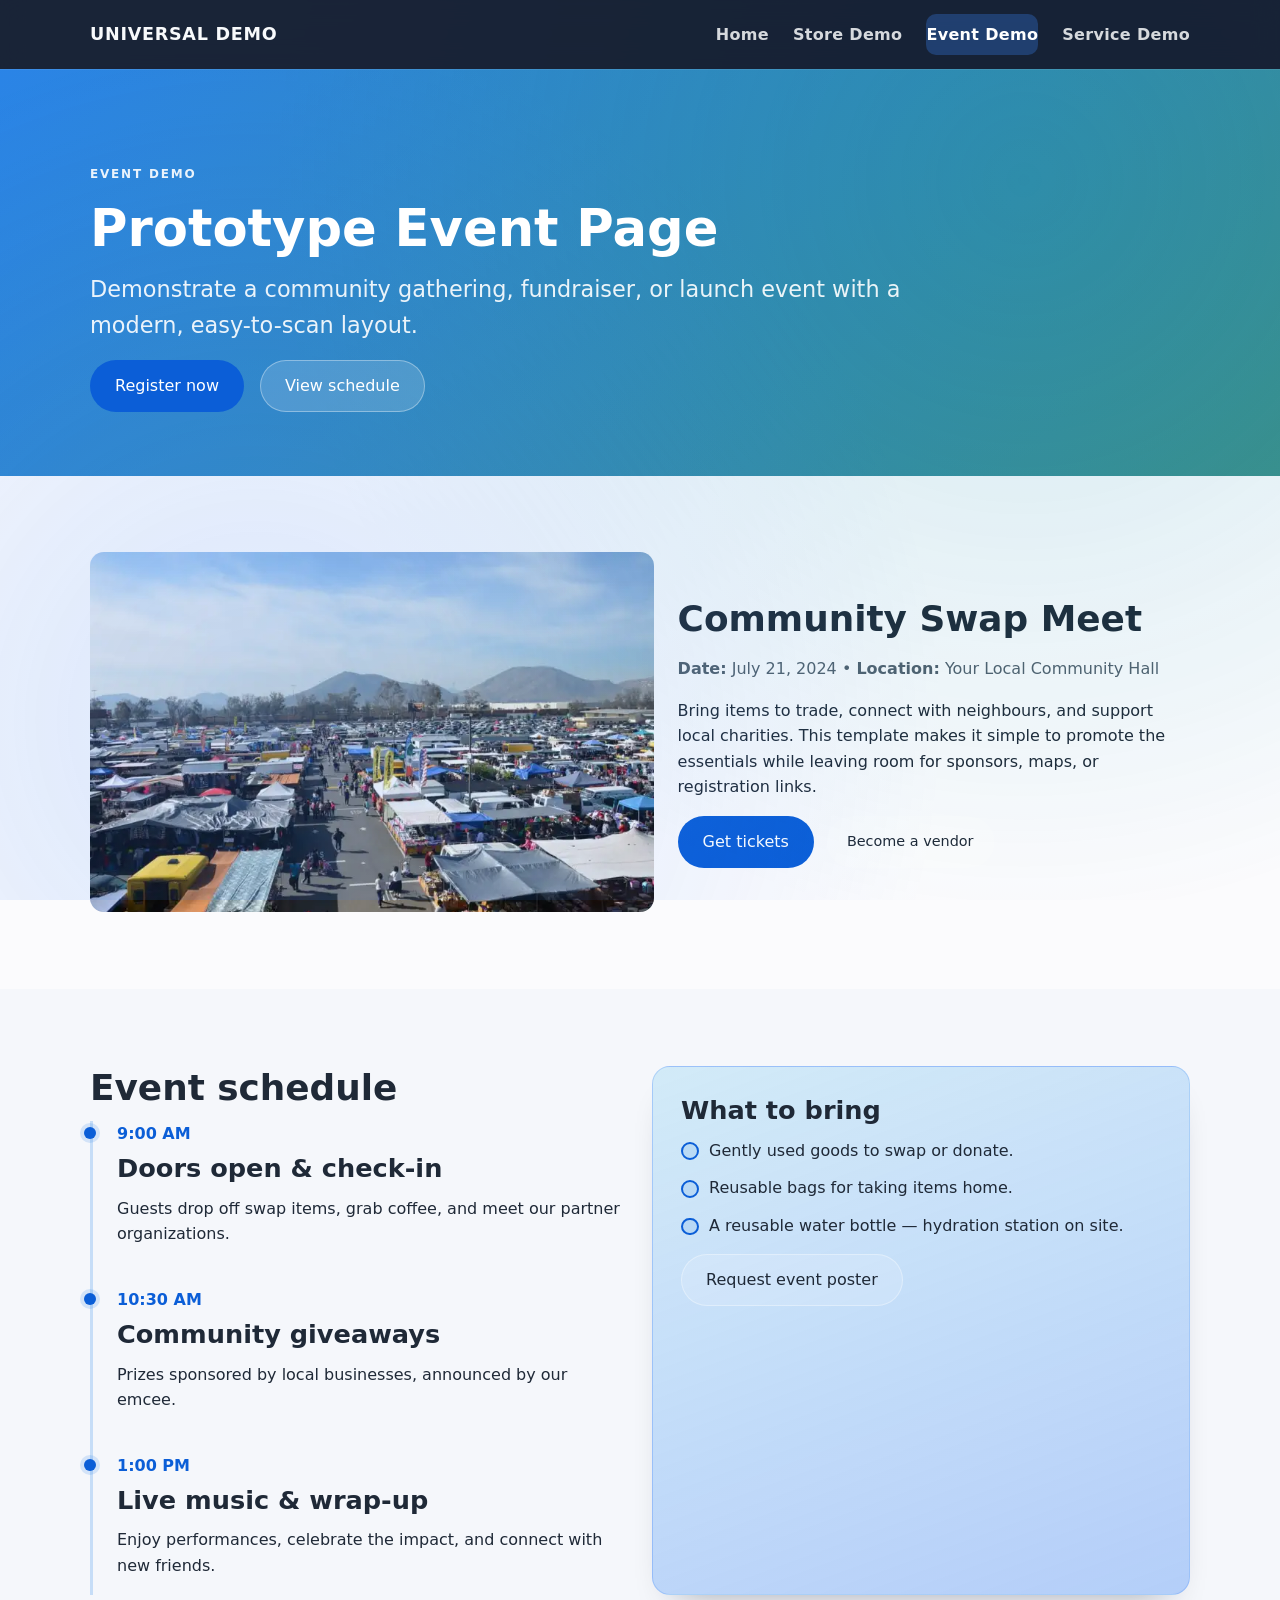
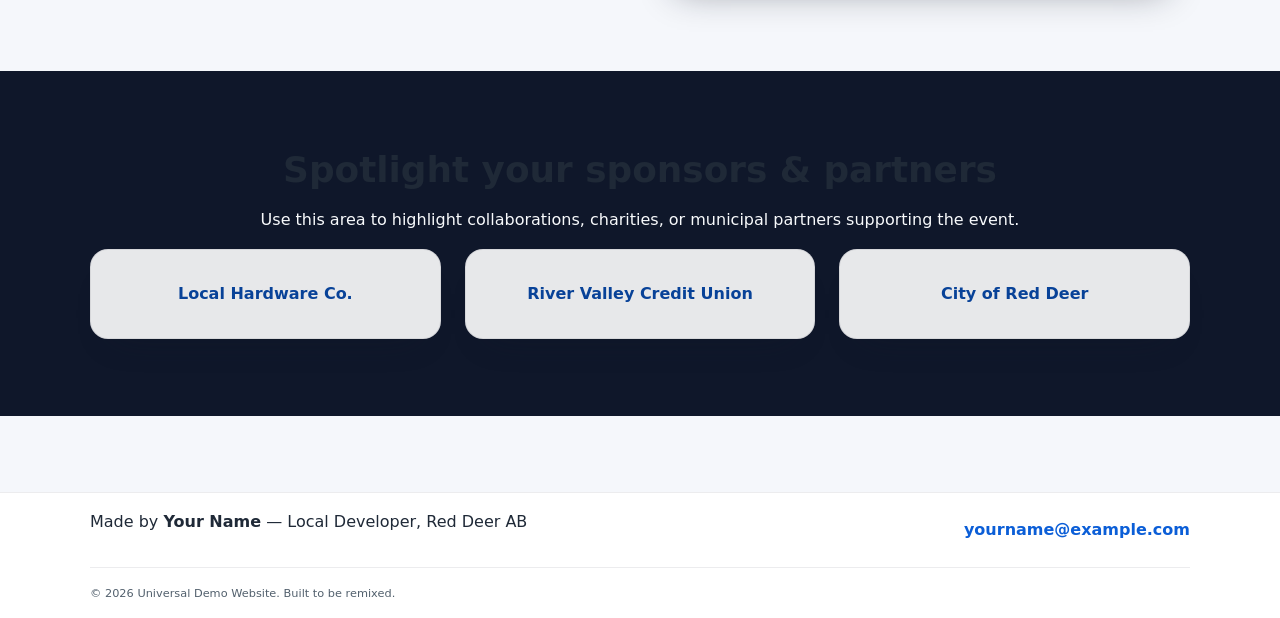
==== event.html @ 8e441f71 "initial creation of various pages." ====
<!doctype html>
<html lang="en">
<head>
  <meta charset="utf-8">
  <meta name="viewport" content="width=device-width, initial-scale=1">
  <meta name="description" content="Showcase an upcoming event with clear calls to action, schedule, and sponsor highlights.">
  <title>Event Prototype</title>
  <link rel="stylesheet" href="style.css">
</head>
<body class="page-event" data-page="event">
  <header class="site-header">
    <div class="container header-inner">
      <a class="brand" href="index.html">Universal Demo</a>
      <button class="nav-toggle" type="button" aria-expanded="false" aria-controls="primary-navigation">
        <span class="sr-only">Toggle navigation</span>
        <span class="nav-toggle-bar"></span>
        <span class="nav-toggle-bar"></span>
        <span class="nav-toggle-bar"></span>
      </button>
      <nav class="site-nav" id="primary-navigation">
        <a href="index.html" class="nav-link" data-page="home">Home</a>
        <a href="store.html" class="nav-link" data-page="store">Store Demo</a>
        <a href="event.html" class="nav-link" data-page="event">Event Demo</a>
        <a href="service.html" class="nav-link" data-page="service">Service Demo</a>
      </nav>
    </div>
  </header>

  <main>
    <section class="hero hero-sub">
      <div class="container flow">
        <p class="eyebrow">Event demo</p>
        <h1>Prototype Event Page</h1>
        <p class="lead">Demonstrate a community gathering, fundraiser, or launch event with a modern, easy-to-scan layout.</p>
        <div class="hero-actions">
          <a class="button primary" href="mailto:yourname@example.com?subject=Event%20Registration">Register now</a>
          <a class="button ghost" href="#schedule">View schedule</a>
        </div>
      </div>
    </section>

    <section class="section">
      <div class="container event-card">
        <img src="images/demo/swapmeet.webp" alt="Crowd enjoying a sunny community event">
        <div class="event-card-content flow">
          <h2>Community Swap Meet</h2>
          <p class="event-meta"><strong>Date:</strong> July 21, 2024 &bull; <strong>Location:</strong> Your Local Community Hall</p>
          <p>Bring items to trade, connect with neighbours, and support local charities. This template makes it simple to promote the essentials while leaving room for sponsors, maps, or registration links.</p>
          <div class="event-cta">
            <a class="button primary" href="mailto:yourname@example.com?subject=Swap%20Meet%20Tickets">Get tickets</a>
            <a class="button small" href="mailto:yourname@example.com?subject=Swap%20Meet%20Vendor%20Inquiry">Become a vendor</a>
          </div>
        </div>
      </div>
    </section>

    <section class="section" id="schedule">
      <div class="container grid two-column">
        <div class="flow">
          <h2>Event schedule</h2>
          <ul class="timeline">
            <li>
              <span class="timeline-time">9:00 AM</span>
              <div>
                <h3>Doors open & check-in</h3>
                <p>Guests drop off swap items, grab coffee, and meet our partner organizations.</p>
              </div>
            </li>
            <li>
              <span class="timeline-time">10:30 AM</span>
              <div>
                <h3>Community giveaways</h3>
                <p>Prizes sponsored by local businesses, announced by our emcee.</p>
              </div>
            </li>
            <li>
              <span class="timeline-time">1:00 PM</span>
              <div>
                <h3>Live music & wrap-up</h3>
                <p>Enjoy performances, celebrate the impact, and connect with new friends.</p>
              </div>
            </li>
          </ul>
        </div>
        <aside class="card info-card flow">
          <h3>What to bring</h3>
          <ul class="checklist">
            <li>Gently used goods to swap or donate.</li>
            <li>Reusable bags for taking items home.</li>
            <li>A reusable water bottle — hydration station on site.</li>
          </ul>
          <a class="button ghost" href="mailto:yourname@example.com?subject=Swap%20Meet%20Poster%20Request">Request event poster</a>
        </aside>
      </div>
    </section>

    <section class="section callout">
      <div class="container flow">
        <h2>Spotlight your sponsors & partners</h2>
        <p>Use this area to highlight collaborations, charities, or municipal partners supporting the event.</p>
        <div class="grid sponsor-grid">
          <div class="card sponsor-card">Local Hardware Co.</div>
          <div class="card sponsor-card">River Valley Credit Union</div>
          <div class="card sponsor-card">City of Red Deer</div>
        </div>
      </div>
    </section>
  </main>

  <footer class="site-footer">
    <div class="container footer-inner">
      <p>Made by <strong>Your Name</strong> — Local Developer, Red Deer AB</p>
      <a href="mailto:yourname@example.com" class="footer-link">yourname@example.com</a>
    </div>
    <div class="container footer-meta">
      <small>&copy; <span data-current-year></span> Universal Demo Website. Built to be remixed.</small>
    </div>
  </footer>

  <script src="script.js" defer></script>
</body>
</html>
---- style.css ----
:root {
  --font-base: "Inter", system-ui, -apple-system, "Segoe UI", sans-serif;
  --color-primary: #0b5ed7;
  --color-primary-dark: #084298;
  --color-accent: #f97316;
  --color-bg: #f5f7fb;
  --color-surface: #ffffff;
  --color-surface-muted: rgba(255, 255, 255, 0.08);
  --color-text: #1f2937;
  --color-muted: #52606d;
  --color-border: rgba(17, 24, 39, 0.08);
  --shadow-soft: 0 24px 50px -35px rgba(15, 23, 42, 0.65);
  --shadow-card: 0 20px 35px -25px rgba(17, 24, 39, 0.45);
  --radius-lg: 18px;
  --radius-md: 14px;
  --radius-sm: 10px;
  --space-section: clamp(3rem, 6vw, 5rem);
  --transition: 220ms ease;
}

*,
*::before,
*::after {
  box-sizing: border-box;
}

html {
  scroll-behavior: smooth;
}

body {
  margin: 0;
  min-height: 100vh;
  font-family: var(--font-base);
  line-height: 1.6;
  color: var(--color-text);
  background: var(--color-bg);
  -webkit-font-smoothing: antialiased;
}

h1,
h2,
h3,
h4,
h5 {
  font-weight: 700;
  color: var(--color-text);
  margin: 0 0 0.75rem;
  line-height: 1.2;
}

h1 {
  font-size: clamp(2.2rem, 3.5vw, 3.1rem);
}

h2 {
  font-size: clamp(1.8rem, 2.8vw, 2.4rem);
}

h3 {
  font-size: clamp(1.25rem, 2.2vw, 1.6rem);
}

p {
  margin: 0 0 1rem;
}

ul {
  margin: 0;
  padding-left: 1.2rem;
}

main {
  display: block;
}

img {
  max-width: 100%;
  display: block;
  border-radius: var(--radius-md);
}

a {
  color: inherit;
}

a:hover,
a:focus-visible {
  color: var(--color-primary);
}

button {
  font: inherit;
  cursor: pointer;
}

.sr-only {
  position: absolute;
  width: 1px;
  height: 1px;
  padding: 0;
  margin: -1px;
  overflow: hidden;
  clip: rect(0, 0, 0, 0);
  white-space: nowrap;
  border: 0;
}

.container {
  width: min(1100px, 100% - 2.5rem);
  margin: 0 auto;
}

.flow > * + * {
  margin-top: var(--flow-space, 1rem);
}

.eyebrow {
  text-transform: uppercase;
  letter-spacing: 0.15em;
  font-weight: 600;
  color: rgba(255, 255, 255, 0.8);
  font-size: 0.75rem;
}

.lead {
  font-size: clamp(1.1rem, 2vw + 0.5rem, 1.4rem);
  color: rgba(255, 255, 255, 0.88);
  max-width: 60ch;
}

.hero {
  padding: clamp(3rem, 8vw, 6rem) 0 clamp(2.5rem, 6vw, 4rem);
  background: linear-gradient(135deg, rgba(13, 110, 253, 0.95) 0%, rgba(37, 99, 235, 0.9) 100%);
  color: #fff;
}

.hero h1,
.hero h2,
.hero h3 {
  color: #fff;
}

.hero p,
.hero li {
  color: rgba(255, 255, 255, 0.9);
}

.hero-home {
  background: radial-gradient(circle at 10% 20%, rgba(14, 116, 228, 0.95), rgba(7, 89, 133, 0.9)),
              radial-gradient(circle at 90% 20%, rgba(248, 113, 113, 0.3), rgba(14, 116, 228, 0));
  position: relative;
  overflow: hidden;
}

.hero-sub {
  background: linear-gradient(135deg, rgba(14, 116, 228, 0.88), rgba(15, 118, 110, 0.8));
}

.hero .container {
  position: relative;
  z-index: 2;
}

.hero::after {
  content: "";
  position: absolute;
  inset: 0;
  background: radial-gradient(circle at 20% 80%, rgba(59, 130, 246, 0.25), transparent 55%),
              radial-gradient(circle at 80% 20%, rgba(8, 145, 178, 0.25), transparent 60%);
  opacity: 0.7;
}

.hero h1 {
  font-size: clamp(2.5rem, 4vw, 3.5rem);
  line-height: 1.1;
  margin: 0;
}

.hero-actions {
  display: flex;
  flex-wrap: wrap;
  gap: 0.75rem;
}

.hero-note {
  font-size: 0.95rem;
  color: rgba(255, 255, 255, 0.8);
}

.section {
  padding: var(--space-section) 0;
}

.section:nth-of-type(even) {
  background: rgba(255, 255, 255, 0.6);
}

.section.callout {
  background: #0f172a;
  color: #f8fafc;
  text-align: center;
}

.section.callout .button.primary {
  --button-bg: #22d3ee;
  --button-bg-hover: #0ea5e9;
  color: #0f172a;
}

.grid {
  display: grid;
  gap: 1.5rem;
  grid-template-columns: repeat(auto-fit, minmax(240px, 1fr));
}

.grid.two-column {
  grid-template-columns: repeat(auto-fit, minmax(260px, 1fr));
  align-items: stretch;
}

.feature-list {
  list-style: none;
  padding: 0;
  margin: 0;
  display: grid;
  gap: 0.75rem;
}

.feature-list li {
  background: rgba(255, 255, 255, 0.85);
  border: 1px solid rgba(15, 23, 42, 0.08);
  border-radius: var(--radius-lg);
  padding: 1rem 1.25rem;
  box-shadow: 0 16px 35px -30px rgba(15, 23, 42, 0.6);
}

.feature-list strong {
  color: var(--color-primary-dark);
  display: block;
  margin-bottom: 0.3rem;
}

.store-grid {
  align-items: stretch;
}

.sponsor-grid {
  grid-template-columns: repeat(auto-fit, minmax(180px, 1fr));
}

.card {
  background: var(--color-surface);
  border-radius: var(--radius-lg);
  padding: 1.75rem;
  box-shadow: var(--shadow-card);
  border: 1px solid var(--color-border);
}

.card h3 {
  margin-top: 0;
  margin-bottom: 0.75rem;
}

.product img {
  border-top-left-radius: calc(var(--radius-lg) - 2px);
  border-top-right-radius: calc(var(--radius-lg) - 2px);
  border-bottom-left-radius: 0;
  border-bottom-right-radius: 0;
}

.product-content {
  --flow-space: 0.75rem;
}

.product .price {
  font-weight: 700;
  color: var(--color-primary);
  font-size: 1.1rem;
}

.product .button {
  align-self: start;
}

.info-card {
  background: linear-gradient(160deg, rgba(14, 165, 233, 0.15), rgba(59, 130, 246, 0.35));
  border: 1px solid rgba(59, 130, 246, 0.25);
}

.media-card {
  padding: 0;
  overflow: hidden;
}

.media-card img {
  width: 100%;
  height: 100%;
  object-fit: cover;
  border-radius: var(--radius-lg);
}

.event-card {
  display: grid;
  gap: 1.5rem;
  align-items: center;
}

.event-card img {
  width: 100%;
  max-height: 360px;
  object-fit: cover;
}

.event-card-content {
  --flow-space: 1rem;
}

.event-meta {
  color: var(--color-muted);
}

.event-cta {
  display: flex;
  gap: 0.75rem;
  flex-wrap: wrap;
}

.timeline {
  list-style: none;
  padding: 0;
  margin: 0;
  border-left: 3px solid rgba(14, 116, 228, 0.2);
  padding-left: 1.5rem;
  display: grid;
  gap: 1.5rem;
}

.timeline li {
  display: grid;
  gap: 0.4rem;
  position: relative;
}

.timeline li::before {
  content: "";
  position: absolute;
  left: -2.05rem;
  top: 0.4rem;
  width: 12px;
  height: 12px;
  border-radius: 999px;
  background: var(--color-primary);
  box-shadow: 0 0 0 4px rgba(14, 116, 228, 0.15);
}

.timeline-time {
  font-weight: 600;
  color: var(--color-primary);
}

.checklist {
  list-style: none;
  padding: 0;
  margin: 0;
  display: grid;
  gap: 0.75rem;
}

.checklist li {
  padding-left: 1.75rem;
  position: relative;
}

.checklist li::before {
  content: "";
  position: absolute;
  left: 0;
  top: 0.3rem;
  width: 1.1rem;
  height: 1.1rem;
  border-radius: 999px;
  border: 2px solid var(--color-primary);
  background: rgba(14, 116, 228, 0.1);
}

.quote {
  font-style: italic;
  --flow-space: 0.75rem;
}

.quote cite {
  font-style: normal;
  display: block;
  color: var(--color-muted);
}

.sponsor-card {
  display: grid;
  place-content: center;
  font-weight: 600;
  color: var(--color-primary-dark);
  min-height: 90px;
  background: rgba(255, 255, 255, 0.9);
}

.button {
  --button-bg: rgba(255, 255, 255, 0.1);
  --button-bg-hover: rgba(255, 255, 255, 0.18);
  --button-color: inherit;
  display: inline-flex;
  align-items: center;
  justify-content: center;
  gap: 0.35rem;
  text-decoration: none;
  background: var(--button-bg);
  color: var(--button-color);
  padding: 0.75rem 1.5rem;
  border-radius: 999px;
  border: 1px solid transparent;
  transition: background-color var(--transition), color var(--transition), border-color var(--transition);
}

.button.primary {
  --button-bg: var(--color-primary);
  --button-bg-hover: var(--color-primary-dark);
  --button-color: #fff;
}

.button.ghost {
  --button-bg: rgba(255, 255, 255, 0.15);
  --button-bg-hover: rgba(255, 255, 255, 0.25);
  border-color: rgba(255, 255, 255, 0.35);
}

.button.small {
  padding: 0.55rem 1.25rem;
  font-size: 0.9rem;
}

.button:hover,
.button:focus-visible {
  background: var(--button-bg-hover);
  color: var(--button-color);
}

.button.primary:hover,
.button.primary:focus-visible {
  background: var(--button-bg-hover);
}

.button:focus-visible {
  outline: 2px solid var(--color-accent);
  outline-offset: 2px;
}

.site-header {
  position: sticky;
  top: 0;
  z-index: 50;
  background: rgba(2, 13, 34, 0.9);
  backdrop-filter: blur(12px);
  box-shadow: 0 1px 0 rgba(255, 255, 255, 0.08);
}

.header-inner {
  display: flex;
  align-items: center;
  gap: 1rem;
  padding: 0.85rem 0;
  justify-content: space-between;
  flex-wrap: wrap;
}

.brand {
  font-weight: 700;
  font-size: 1.1rem;
  letter-spacing: 0.04em;
  text-transform: uppercase;
  text-decoration: none;
  color: #f8fafc;
}

.nav-toggle {
  display: inline-flex;
  flex-direction: column;
  justify-content: center;
  align-items: center;
  width: 2.75rem;
  height: 2.75rem;
  border-radius: 50%;
  border: 1px solid rgba(255, 255, 255, 0.25);
  background: transparent;
  color: #f8fafc;
  gap: 0.35rem;
  transition: background var(--transition), border-color var(--transition);
}

.nav-toggle:hover,
.nav-toggle:focus-visible {
  background: rgba(255, 255, 255, 0.12);
  border-color: rgba(255, 255, 255, 0.4);
}

.nav-toggle-bar {
  width: 18px;
  height: 2px;
  border-radius: 999px;
  background: currentColor;
  transition: transform var(--transition), opacity var(--transition);
}

.nav-toggle[aria-expanded="true"] .nav-toggle-bar:nth-of-type(1) {
  transform: translateY(6px) rotate(45deg);
}

.nav-toggle[aria-expanded="true"] .nav-toggle-bar:nth-of-type(2) {
  opacity: 0;
}

.nav-toggle[aria-expanded="true"] .nav-toggle-bar:nth-of-type(3) {
  transform: translateY(-6px) rotate(-45deg);
}

.site-nav {
  display: none;
  flex-direction: column;
  gap: 0.75rem;
  background: rgba(4, 17, 46, 0.98);
  border-radius: var(--radius-lg);
  padding: 1rem;
  margin-left: auto;
  width: min(260px, 100%);
  box-shadow: var(--shadow-soft);
}

.site-nav.is-open {
  display: flex;
}

.nav-link {
  text-decoration: none;
  color: rgba(248, 250, 252, 0.85);
  font-weight: 600;
  letter-spacing: 0.02em;
  padding: 0.65rem 0.75rem;
  border-radius: var(--radius-sm);
  transition: background var(--transition), color var(--transition);
}

.nav-link:hover,
.nav-link:focus-visible {
  background: rgba(59, 130, 246, 0.18);
  color: #fff;
}

.nav-link.is-active,
.nav-link[aria-current="page"] {
  background: rgba(59, 130, 246, 0.3);
  color: #fff;
}

.footer-inner,
.footer-meta {
  padding: 1rem 0;
  display: flex;
  flex-wrap: wrap;
  justify-content: space-between;
  align-items: center;
  gap: 1rem;
}

.footer-meta {
  border-top: 1px solid rgba(15, 23, 42, 0.08);
  font-size: 0.85rem;
  color: var(--color-muted);
}

.footer-link {
  text-decoration: none;
  color: var(--color-primary);
  font-weight: 600;
}

.footer-link:hover,
.footer-link:focus-visible {
  color: var(--color-primary-dark);
}

.site-footer {
  background: #fff;
  border-top: 1px solid rgba(15, 23, 42, 0.08);
  margin-top: var(--space-section);
}

.contact-form {
  background: rgba(255, 255, 255, 0.92);
  border-radius: var(--radius-lg);
  padding: 2rem;
  border: 1px solid var(--color-border);
  box-shadow: var(--shadow-card);
  display: grid;
  gap: 1.5rem;
}

.form-grid {
  display: grid;
  gap: 1.25rem;
}

.form-grid label {
  display: grid;
  gap: 0.5rem;
  font-weight: 600;
  color: var(--color-muted);
}

.form-grid input,
.form-grid textarea {
  border-radius: var(--radius-sm);
  border: 1px solid rgba(15, 23, 42, 0.12);
  padding: 0.75rem 0.9rem;
  font-family: inherit;
  font-size: 1rem;
  transition: border-color var(--transition), box-shadow var(--transition);
}

.form-grid input:focus-visible,
.form-grid textarea:focus-visible {
  border-color: var(--color-primary);
  box-shadow: 0 0 0 3px rgba(14, 116, 228, 0.2);
  outline: none;
}

.form-grid .full-width {
  grid-column: 1 / -1;
}

.highlights .card {
  text-align: left;
}

@media (min-width: 768px) {
  .site-nav {
    display: flex;
    flex-direction: row;
    align-items: center;
    gap: 1.5rem;
    background: transparent;
    padding: 0;
    box-shadow: none;
    width: auto;
  }

  .nav-toggle {
    display: none;
  }

  .nav-link {
    padding: 0.5rem 0;
  }

  .hero-actions {
    gap: 1rem;
  }

  .event-card {
    grid-template-columns: 1.1fr 1fr;
  }

  .contact-form {
    padding: 2.5rem;
  }

  .form-grid {
    grid-template-columns: repeat(2, minmax(0, 1fr));
  }
}

@media (prefers-reduced-motion: reduce) {
  *,
  *::before,
  *::after {
    animation-duration: 1ms !important;
    animation-iteration-count: 1 !important;
    transition-duration: 1ms !important;
    scroll-behavior: auto !important;
  }
}
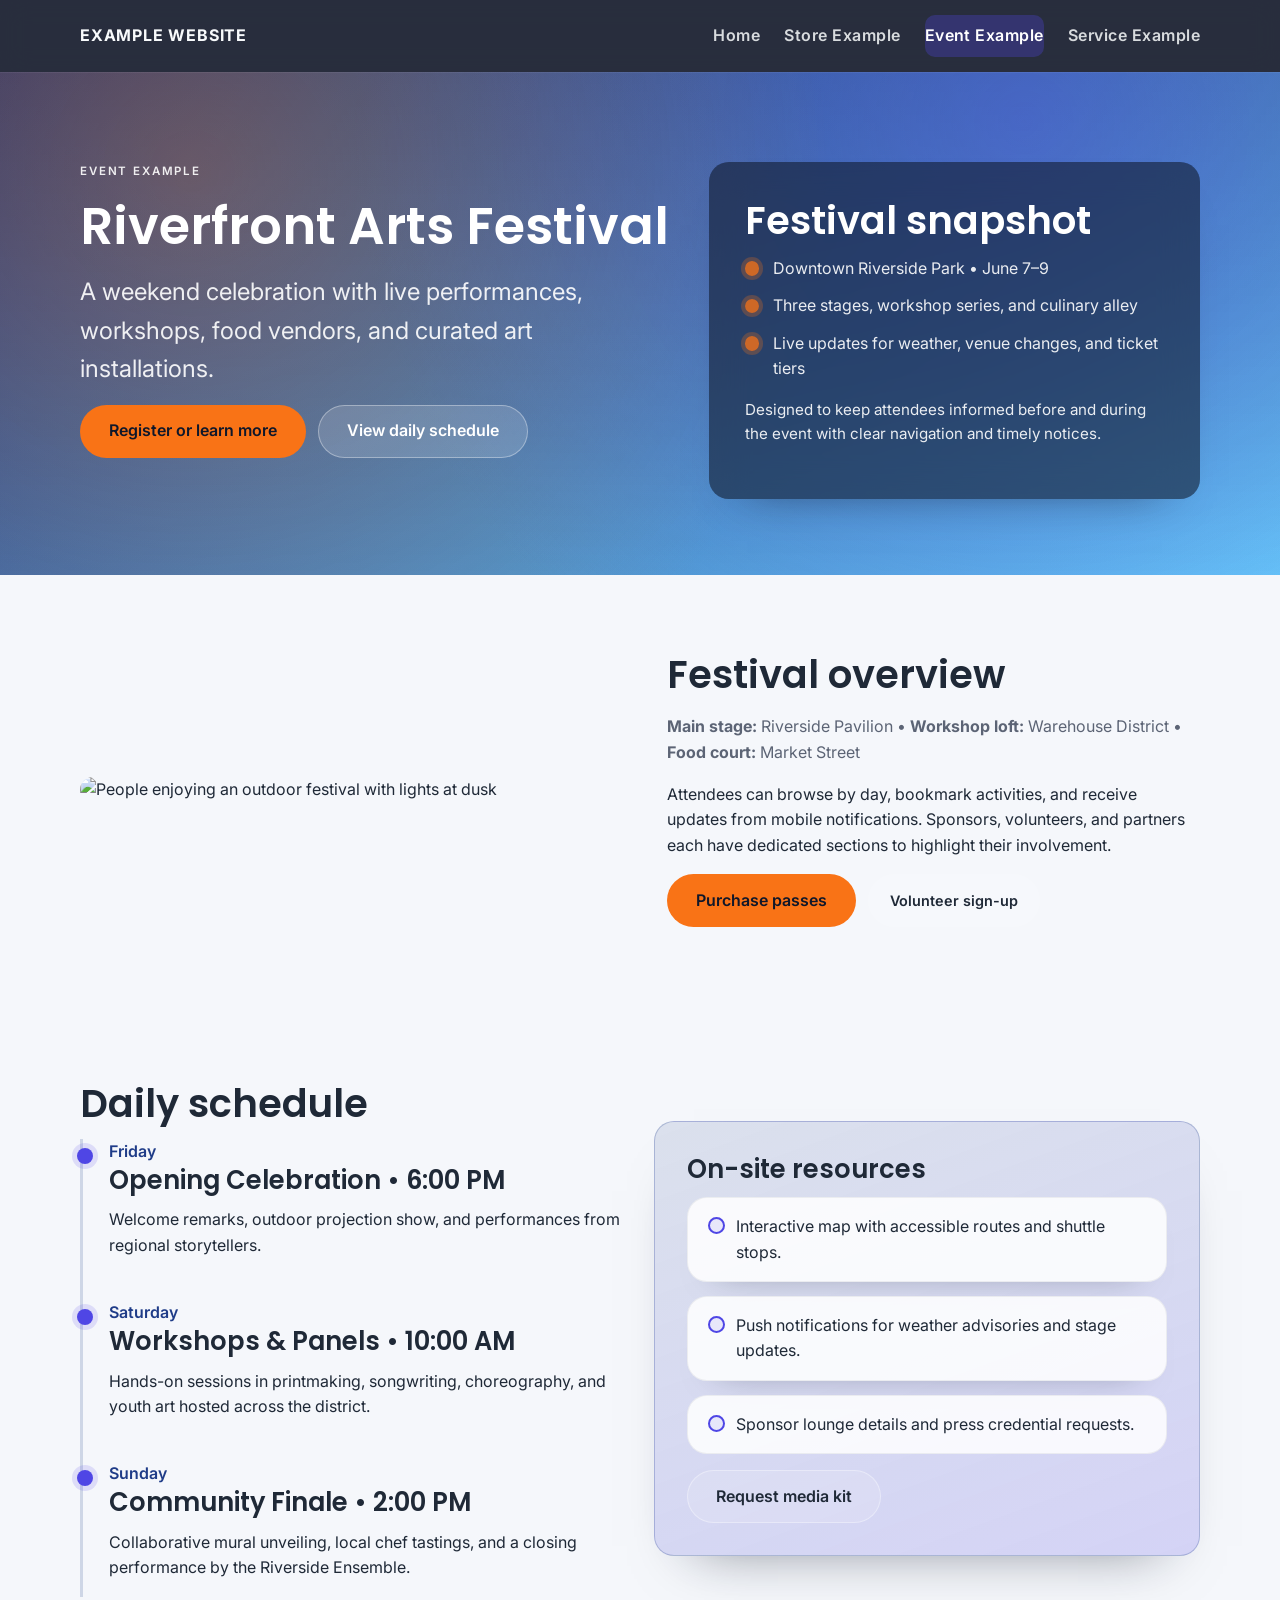
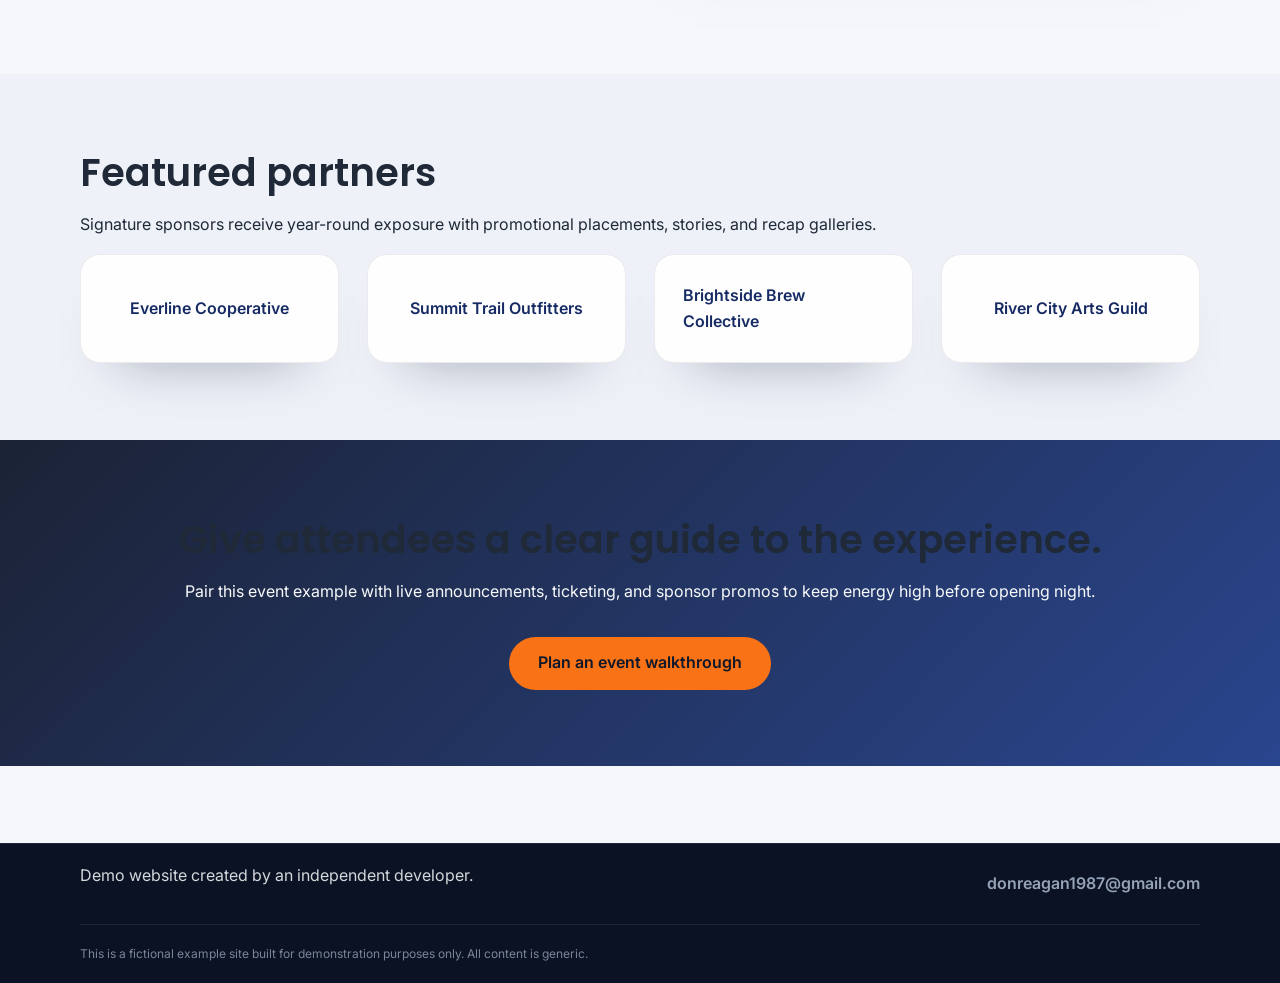
==== commit b4620590: "implemented various updates to ui and naming conventions. semi-final polish" ====
--- a/event.html
+++ b/event.html
@@ -3,14 +3,14 @@
 <head>
   <meta charset="utf-8">
   <meta name="viewport" content="width=device-width, initial-scale=1">
-  <meta name="description" content="Showcase an upcoming event with clear calls to action, schedule, and sponsor highlights.">
-  <title>Event Prototype</title>
+  <meta name="description" content="Event prototype from the Example Website demo, featuring a full schedule, sponsor grid, and registration CTA.">
+  <title>Event Example | Professional Website Demo</title>
   <link rel="stylesheet" href="style.css">
 </head>
 <body class="page-event" data-page="event">
   <header class="site-header">
     <div class="container header-inner">
-      <a class="brand" href="index.html">Universal Demo</a>
+      <a class="brand" href="index.html">Example Website</a>
       <button class="nav-toggle" type="button" aria-expanded="false" aria-controls="primary-navigation">
         <span class="sr-only">Toggle navigation</span>
         <span class="nav-toggle-bar"></span>
@@ -19,101 +19,123 @@
       </button>
       <nav class="site-nav" id="primary-navigation">
         <a href="index.html" class="nav-link" data-page="home">Home</a>
-        <a href="store.html" class="nav-link" data-page="store">Store Demo</a>
-        <a href="event.html" class="nav-link" data-page="event">Event Demo</a>
-        <a href="service.html" class="nav-link" data-page="service">Service Demo</a>
+        <a href="store.html" class="nav-link" data-page="store">Store Example</a>
+        <a href="event.html" class="nav-link" data-page="event">Event Example</a>
+        <a href="service.html" class="nav-link" data-page="service">Service Example</a>
       </nav>
     </div>
   </header>
 
   <main>
     <section class="hero hero-sub">
-      <div class="container flow">
-        <p class="eyebrow">Event demo</p>
-        <h1>Prototype Event Page</h1>
-        <p class="lead">Demonstrate a community gathering, fundraiser, or launch event with a modern, easy-to-scan layout.</p>
-        <div class="hero-actions">
-          <a class="button primary" href="mailto:yourname@example.com?subject=Event%20Registration">Register now</a>
-          <a class="button ghost" href="#schedule">View schedule</a>
+      <div class="container hero-layout" data-animate="fade-up">
+        <div class="hero-copy flow">
+          <p class="eyebrow">Event example</p>
+          <h1>Riverfront Arts Festival</h1>
+          <p class="lead">A weekend celebration with live performances, workshops, food vendors, and curated art installations.</p>
+          <div class="hero-actions">
+            <a class="button primary" href="mailto:donreagan1987@gmail.com?subject=Website%20Contact%20Riverfront%20Arts%20Festival">Register or learn more</a>
+            <a class="button ghost" href="#schedule">View daily schedule</a>
+          </div>
         </div>
+        <aside class="hero-card" data-animate="fade-up" data-animate-delay="140">
+          <div class="hero-card-inner flow">
+            <h2>Festival snapshot</h2>
+            <ul class="hero-highlights">
+              <li>Downtown Riverside Park • June 7–9</li>
+              <li>Three stages, workshop series, and culinary alley</li>
+              <li>Live updates for weather, venue changes, and ticket tiers</li>
+            </ul>
+            <p class="hero-meta">Designed to keep attendees informed before and during the event with clear navigation and timely notices.</p>
+          </div>
+        </aside>
       </div>
     </section>
 
-    <section class="section">
+    <section class="section" data-animate="fade-up">
       <div class="container event-card">
-        <img src="images/demo/swapmeet.webp" alt="Crowd enjoying a sunny community event">
+        <img src="https://picsum.photos/seed/festival/1200/600" alt="People enjoying an outdoor festival with lights at dusk">
         <div class="event-card-content flow">
-          <h2>Community Swap Meet</h2>
-          <p class="event-meta"><strong>Date:</strong> July 21, 2024 &bull; <strong>Location:</strong> Your Local Community Hall</p>
-          <p>Bring items to trade, connect with neighbours, and support local charities. This template makes it simple to promote the essentials while leaving room for sponsors, maps, or registration links.</p>
+          <h2>Festival overview</h2>
+          <p class="event-meta"><strong>Main stage:</strong> Riverside Pavilion • <strong>Workshop loft:</strong> Warehouse District • <strong>Food court:</strong> Market Street</p>
+          <p>Attendees can browse by day, bookmark activities, and receive updates from mobile notifications. Sponsors, volunteers, and partners each have dedicated sections to highlight their involvement.</p>
           <div class="event-cta">
-            <a class="button primary" href="mailto:yourname@example.com?subject=Swap%20Meet%20Tickets">Get tickets</a>
-            <a class="button small" href="mailto:yourname@example.com?subject=Swap%20Meet%20Vendor%20Inquiry">Become a vendor</a>
+            <a class="button primary" href="mailto:donreagan1987@gmail.com?subject=Website%20Contact%20Riverfront%20Arts%20Festival%20Tickets" data-log="Initiated festival ticket request">Purchase passes</a>
+            <a class="button small" href="mailto:donreagan1987@gmail.com?subject=Website%20Contact%20Festival%20Volunteer%20Inquiry" data-log="Opened volunteer inquiry">Volunteer sign-up</a>
           </div>
         </div>
       </div>
     </section>
 
-    <section class="section" id="schedule">
+    <section class="section" id="schedule" data-animate="fade-up">
       <div class="container grid two-column">
         <div class="flow">
-          <h2>Event schedule</h2>
+          <h2>Daily schedule</h2>
           <ul class="timeline">
             <li>
-              <span class="timeline-time">9:00 AM</span>
+              <span class="timeline-time">Friday</span>
               <div>
-                <h3>Doors open & check-in</h3>
-                <p>Guests drop off swap items, grab coffee, and meet our partner organizations.</p>
+                <h3>Opening Celebration • 6:00 PM</h3>
+                <p>Welcome remarks, outdoor projection show, and performances from regional storytellers.</p>
               </div>
             </li>
             <li>
-              <span class="timeline-time">10:30 AM</span>
+              <span class="timeline-time">Saturday</span>
               <div>
-                <h3>Community giveaways</h3>
-                <p>Prizes sponsored by local businesses, announced by our emcee.</p>
+                <h3>Workshops &amp; Panels • 10:00 AM</h3>
+                <p>Hands-on sessions in printmaking, songwriting, choreography, and youth art hosted across the district.</p>
               </div>
             </li>
             <li>
-              <span class="timeline-time">1:00 PM</span>
+              <span class="timeline-time">Sunday</span>
               <div>
-                <h3>Live music & wrap-up</h3>
-                <p>Enjoy performances, celebrate the impact, and connect with new friends.</p>
+                <h3>Community Finale • 2:00 PM</h3>
+                <p>Collaborative mural unveiling, local chef tastings, and a closing performance by the Riverside Ensemble.</p>
               </div>
             </li>
           </ul>
         </div>
         <aside class="card info-card flow">
-          <h3>What to bring</h3>
+          <h3>On-site resources</h3>
           <ul class="checklist">
-            <li>Gently used goods to swap or donate.</li>
-            <li>Reusable bags for taking items home.</li>
-            <li>A reusable water bottle — hydration station on site.</li>
+            <li>Interactive map with accessible routes and shuttle stops.</li>
+            <li>Push notifications for weather advisories and stage updates.</li>
+            <li>Sponsor lounge details and press credential requests.</li>
           </ul>
-          <a class="button ghost" href="mailto:yourname@example.com?subject=Swap%20Meet%20Poster%20Request">Request event poster</a>
+          <a class="button ghost" href="mailto:donreagan1987@gmail.com?subject=Website%20Contact%20Festival%20Media%20Kit" data-log="Requested media kit">Request media kit</a>
         </aside>
       </div>
     </section>
 
-    <section class="section callout">
+    <section class="section section-alt" data-animate="fade-up">
       <div class="container flow">
-        <h2>Spotlight your sponsors & partners</h2>
-        <p>Use this area to highlight collaborations, charities, or municipal partners supporting the event.</p>
+        <h2>Featured partners</h2>
+        <p>Signature sponsors receive year-round exposure with promotional placements, stories, and recap galleries.</p>
         <div class="grid sponsor-grid">
-          <div class="card sponsor-card">Local Hardware Co.</div>
-          <div class="card sponsor-card">River Valley Credit Union</div>
-          <div class="card sponsor-card">City of Red Deer</div>
+          <div class="card sponsor-card">Everline Cooperative</div>
+          <div class="card sponsor-card">Summit Trail Outfitters</div>
+          <div class="card sponsor-card">Brightside Brew Collective</div>
+          <div class="card sponsor-card">River City Arts Guild</div>
         </div>
+      </div>
+    </section>
+
+    <section class="section callout" data-animate="fade-up">
+      <div class="container flow">
+        <h2>Give attendees a clear guide to the experience.</h2>
+        <p>Pair this event example with live announcements, ticketing, and sponsor promos to keep energy high before opening night.</p>
+        <a class="button primary" href="mailto:donreagan1987@gmail.com">Plan an event walkthrough</a>
       </div>
     </section>
   </main>
 
   <footer class="site-footer">
     <div class="container footer-inner">
-      <p>Made by <strong>Your Name</strong> — Local Developer, Red Deer AB</p>
-      <a href="mailto:yourname@example.com" class="footer-link">yourname@example.com</a>
+      <p>Demo website created by an independent developer.</p>
+      <a href="mailto:donreagan1987@gmail.com" class="footer-link">donreagan1987@gmail.com</a>
     </div>
     <div class="container footer-meta">
-      <small>&copy; <span data-current-year></span> Universal Demo Website. Built to be remixed.</small>
+      <small>This is a fictional example site built for demonstration purposes only. All content is generic.</small>
     </div>
   </footer>
 
--- a/style.css
+++ b/style.css
@@ -1,21 +1,26 @@
+@import url("https://fonts.googleapis.com/css2?family=Inter:wght@400;500;600;700&family=Poppins:wght@600;700&display=swap");
+
 :root {
   --font-base: "Inter", system-ui, -apple-system, "Segoe UI", sans-serif;
-  --color-primary: #0b5ed7;
-  --color-primary-dark: #084298;
+  --font-heading: "Poppins", "Inter", system-ui, -apple-system, "Segoe UI", sans-serif;
+  --color-primary: #1f3c88;
+  --color-primary-dark: #162b63;
   --color-accent: #f97316;
+  --color-secondary: #4f46e5;
   --color-bg: #f5f7fb;
   --color-surface: #ffffff;
-  --color-surface-muted: rgba(255, 255, 255, 0.08);
+  --color-surface-alt: #eef1f8;
   --color-text: #1f2937;
-  --color-muted: #52606d;
-  --color-border: rgba(17, 24, 39, 0.08);
-  --shadow-soft: 0 24px 50px -35px rgba(15, 23, 42, 0.65);
-  --shadow-card: 0 20px 35px -25px rgba(17, 24, 39, 0.45);
-  --radius-lg: 18px;
+  --color-muted: #5c6475;
+  --color-border: rgba(15, 23, 42, 0.08);
+  --shadow-soft: 0 35px 65px -45px rgba(15, 23, 42, 0.55);
+  --shadow-card: 0 30px 55px -40px rgba(15, 23, 42, 0.55);
+  --radius-lg: 20px;
   --radius-md: 14px;
   --radius-sm: 10px;
   --space-section: clamp(3rem, 6vw, 5rem);
-  --transition: 220ms ease;
+  --transition-duration: 220ms;
+  --transition-ease: cubic-bezier(0.33, 1, 0.68, 1);
 }
 
 *,
@@ -38,27 +43,38 @@
   -webkit-font-smoothing: antialiased;
 }
 
+main {
+  display: block;
+}
+
+img {
+  max-width: 100%;
+  display: block;
+  border-radius: var(--radius-md);
+}
+
 h1,
 h2,
 h3,
 h4,
 h5 {
-  font-weight: 700;
+  font-family: var(--font-heading);
+  font-weight: 600;
   color: var(--color-text);
   margin: 0 0 0.75rem;
   line-height: 1.2;
 }
 
 h1 {
-  font-size: clamp(2.2rem, 3.5vw, 3.1rem);
+  font-size: clamp(2.4rem, 4vw, 3.3rem);
 }
 
 h2 {
-  font-size: clamp(1.8rem, 2.8vw, 2.4rem);
+  font-size: clamp(2rem, 3vw, 2.4rem);
 }
 
 h3 {
-  font-size: clamp(1.25rem, 2.2vw, 1.6rem);
+  font-size: clamp(1.3rem, 2.3vw, 1.6rem);
 }
 
 p {
@@ -70,18 +86,14 @@
   padding-left: 1.2rem;
 }
 
-main {
-  display: block;
-}
-
-img {
-  max-width: 100%;
-  display: block;
-  border-radius: var(--radius-md);
+ol {
+  margin: 0;
+  padding-left: 1.2rem;
 }
 
 a {
   color: inherit;
+  text-decoration: none;
 }
 
 a:hover,
@@ -107,7 +119,7 @@
 }
 
 .container {
-  width: min(1100px, 100% - 2.5rem);
+  width: min(1120px, 100% - 2.5rem);
   margin: 0 auto;
 }
 
@@ -117,22 +129,44 @@
 
 .eyebrow {
   text-transform: uppercase;
-  letter-spacing: 0.15em;
+  letter-spacing: 0.16em;
   font-weight: 600;
   color: rgba(255, 255, 255, 0.8);
-  font-size: 0.75rem;
+  font-size: 0.72rem;
 }
 
 .lead {
-  font-size: clamp(1.1rem, 2vw + 0.5rem, 1.4rem);
-  color: rgba(255, 255, 255, 0.88);
+  font-size: clamp(1.2rem, 2.2vw, 1.5rem);
+  color: rgba(255, 255, 255, 0.9);
   max-width: 60ch;
 }
 
 .hero {
-  padding: clamp(3rem, 8vw, 6rem) 0 clamp(2.5rem, 6vw, 4rem);
-  background: linear-gradient(135deg, rgba(13, 110, 253, 0.95) 0%, rgba(37, 99, 235, 0.9) 100%);
+  position: relative;
+  padding: clamp(3rem, 7vw, 6rem) 0 clamp(3rem, 6vw, 5rem);
+  background: linear-gradient(135deg, rgba(31, 60, 136, 0.98), rgba(79, 70, 229, 0.92));
   color: #fff;
+  overflow: hidden;
+}
+
+.hero::after {
+  content: "";
+  position: absolute;
+  inset: 0;
+  background:
+    radial-gradient(circle at 15% 20%, rgba(249, 115, 22, 0.32), transparent 55%),
+    radial-gradient(circle at 80% 10%, rgba(79, 70, 229, 0.45), transparent 60%),
+    linear-gradient(180deg, rgba(15, 23, 42, 0.25), rgba(15, 23, 42, 0));
+  opacity: 0.9;
+}
+
+.hero-sub {
+  background: linear-gradient(135deg, rgba(31, 60, 136, 0.95), rgba(56, 189, 248, 0.75));
+}
+
+.hero .container {
+  position: relative;
+  z-index: 2;
 }
 
 .hero h1,
@@ -146,35 +180,65 @@
   color: rgba(255, 255, 255, 0.9);
 }
 
-.hero-home {
-  background: radial-gradient(circle at 10% 20%, rgba(14, 116, 228, 0.95), rgba(7, 89, 133, 0.9)),
-              radial-gradient(circle at 90% 20%, rgba(248, 113, 113, 0.3), rgba(14, 116, 228, 0));
+.hero-layout {
+  display: grid;
+  gap: 2.5rem;
+  grid-template-columns: repeat(auto-fit, minmax(280px, 1fr));
+  align-items: stretch;
+}
+
+.hero-card {
+  background: rgba(15, 23, 42, 0.35);
+  border-radius: var(--radius-lg);
+  box-shadow: 0 25px 45px -38px rgba(15, 23, 42, 0.7);
+  backdrop-filter: blur(18px);
+}
+
+.hero-card-inner {
+  padding: 2.25rem;
+  background: rgba(15, 23, 42, 0.35);
+  border-radius: var(--radius-lg);
+}
+
+.hero-highlights {
+  list-style: none;
+  padding: 0;
+  margin: 0;
+  display: grid;
+  gap: 0.75rem;
+}
+
+.hero-highlights li {
   position: relative;
-  overflow: hidden;
-}
-
-.hero-sub {
-  background: linear-gradient(135deg, rgba(14, 116, 228, 0.88), rgba(15, 118, 110, 0.8));
-}
-
-.hero .container {
-  position: relative;
-  z-index: 2;
-}
-
-.hero::after {
+  padding-left: 1.75rem;
+}
+
+.hero-highlights li::before {
   content: "";
   position: absolute;
-  inset: 0;
-  background: radial-gradient(circle at 20% 80%, rgba(59, 130, 246, 0.25), transparent 55%),
-              radial-gradient(circle at 80% 20%, rgba(8, 145, 178, 0.25), transparent 60%);
-  opacity: 0.7;
-}
-
-.hero h1 {
-  font-size: clamp(2.5rem, 4vw, 3.5rem);
-  line-height: 1.1;
-  margin: 0;
+  left: 0;
+  top: 0.35rem;
+  width: 0.9rem;
+  height: 0.9rem;
+  border-radius: 999px;
+  background: rgba(249, 115, 22, 0.8);
+  box-shadow: 0 0 0 4px rgba(249, 115, 22, 0.25);
+}
+
+.hero-meta {
+  color: rgba(235, 244, 255, 0.9);
+  font-size: 0.95rem;
+}
+
+.note {
+  font-size: 0.95rem;
+  color: var(--color-muted);
+  max-width: 72ch;
+}
+
+.note a {
+  color: var(--color-primary);
+  text-decoration: underline;
 }
 
 .hero-actions {
@@ -183,83 +247,164 @@
   gap: 0.75rem;
 }
 
-.hero-note {
-  font-size: 0.95rem;
-  color: rgba(255, 255, 255, 0.8);
-}
-
 .section {
   padding: var(--space-section) 0;
 }
 
-.section:nth-of-type(even) {
-  background: rgba(255, 255, 255, 0.6);
+.section.section-alt {
+  background: var(--color-surface-alt);
 }
 
 .section.callout {
-  background: #0f172a;
+  background: linear-gradient(135deg, rgba(15, 23, 42, 0.95), rgba(31, 60, 136, 0.95));
   color: #f8fafc;
   text-align: center;
 }
 
 .section.callout .button.primary {
-  --button-bg: #22d3ee;
-  --button-bg-hover: #0ea5e9;
-  color: #0f172a;
+  --button-bg: #f97316;
+  --button-bg-hover: #e76005;
+  --button-color: #0f172a;
 }
 
 .grid {
   display: grid;
-  gap: 1.5rem;
+  gap: 1.75rem;
+  grid-template-columns: repeat(auto-fit, minmax(260px, 1fr));
+}
+
+.grid.two-column {
+  grid-template-columns: repeat(auto-fit, minmax(280px, 1fr));
+  align-items: center;
+}
+
+.grid.trio {
   grid-template-columns: repeat(auto-fit, minmax(240px, 1fr));
 }
 
-.grid.two-column {
-  grid-template-columns: repeat(auto-fit, minmax(260px, 1fr));
-  align-items: stretch;
-}
-
-.feature-list {
+.card {
+  background: var(--color-surface);
+  border-radius: var(--radius-lg);
+  padding: 2rem;
+  box-shadow: var(--shadow-card);
+  border: 1px solid var(--color-border);
+  transition: transform var(--transition-duration) var(--transition-ease), box-shadow var(--transition-duration) var(--transition-ease);
+}
+
+.card:hover,
+.card:focus-within {
+  transform: translateY(-4px);
+  box-shadow: 0 42px 65px -50px rgba(15, 23, 42, 0.8);
+}
+
+.service-card {
+  min-height: 240px;
+}
+
+.case-grid {
+  grid-template-columns: repeat(auto-fit, minmax(280px, 1fr));
+}
+
+.case-card {
+  display: grid;
+  gap: 0.5rem;
+  padding: 2.25rem;
+  position: relative;
+  isolation: isolate;
+}
+
+.case-card::after {
+  content: "";
+  position: absolute;
+  inset: 0;
+  border-radius: inherit;
+  background: linear-gradient(135deg, rgba(31, 60, 136, 0.1), rgba(79, 70, 229, 0.18));
+  z-index: -1;
+  opacity: 0;
+  transition: opacity var(--transition-duration) var(--transition-ease);
+}
+
+.case-card:hover::after,
+.case-card:focus-visible::after {
+  opacity: 1;
+}
+
+.case-tag {
+  display: inline-flex;
+  align-items: center;
+  gap: 0.35rem;
+  padding: 0.45rem 0.85rem;
+  border-radius: 999px;
+  background: rgba(31, 60, 136, 0.1);
+  color: var(--color-primary);
+  font-size: 0.78rem;
+  font-weight: 600;
+  letter-spacing: 0.05em;
+  text-transform: uppercase;
+}
+
+.case-link {
+  font-weight: 600;
+  color: var(--color-secondary);
+}
+
+.process {
+  text-align: center;
+  max-width: 820px;
+}
+
+.process-list {
+  display: grid;
+  gap: 1.75rem;
   list-style: none;
   padding: 0;
   margin: 0;
-  display: grid;
-  gap: 0.75rem;
-}
-
-.feature-list li {
-  background: rgba(255, 255, 255, 0.85);
-  border: 1px solid rgba(15, 23, 42, 0.08);
+  counter-reset: step;
+}
+
+.process-list li {
+  position: relative;
+  padding: 2rem;
+  background: var(--color-surface);
   border-radius: var(--radius-lg);
-  padding: 1rem 1.25rem;
-  box-shadow: 0 16px 35px -30px rgba(15, 23, 42, 0.6);
-}
-
-.feature-list strong {
-  color: var(--color-primary-dark);
+  border: 1px solid var(--color-border);
+  box-shadow: var(--shadow-soft);
+}
+
+.process-list li::before {
+  counter-increment: step;
+  content: counter(step);
+  position: absolute;
+  left: 2rem;
+  top: -1.2rem;
+  width: 2.8rem;
+  height: 2.8rem;
+  border-radius: 999px;
+  display: grid;
+  place-content: center;
+  background: var(--color-secondary);
+  color: #fff;
+  font-weight: 600;
+  box-shadow: 0 18px 35px -20px rgba(79, 70, 229, 0.8);
+}
+
+.testimonial-grid {
+  grid-template-columns: repeat(auto-fit, minmax(280px, 1fr));
+}
+
+.quote {
+  font-style: italic;
+  --flow-space: 0.75rem;
+}
+
+.quote cite {
   display: block;
-  margin-bottom: 0.3rem;
+  font-style: normal;
+  color: var(--color-muted);
 }
 
 .store-grid {
   align-items: stretch;
-}
-
-.sponsor-grid {
-  grid-template-columns: repeat(auto-fit, minmax(180px, 1fr));
-}
-
-.card {
-  background: var(--color-surface);
-  border-radius: var(--radius-lg);
-  padding: 1.75rem;
-  box-shadow: var(--shadow-card);
-  border: 1px solid var(--color-border);
-}
-
-.card h3 {
-  margin-top: 0;
-  margin-bottom: 0.75rem;
 }
 
 .product img {
@@ -267,9 +412,11 @@
   border-top-right-radius: calc(var(--radius-lg) - 2px);
   border-bottom-left-radius: 0;
   border-bottom-right-radius: 0;
-}
-
-.product-content {
+  max-height: 220px;
+  object-fit: cover;
+}
+
+.product .product-content {
   --flow-space: 0.75rem;
 }
 
@@ -284,8 +431,8 @@
 }
 
 .info-card {
-  background: linear-gradient(160deg, rgba(14, 165, 233, 0.15), rgba(59, 130, 246, 0.35));
-  border: 1px solid rgba(59, 130, 246, 0.25);
+  background: linear-gradient(160deg, rgba(31, 60, 136, 0.12), rgba(79, 70, 229, 0.2));
+  border: 1px solid rgba(31, 60, 136, 0.25);
 }
 
 .media-card {
@@ -302,7 +449,7 @@
 
 .event-card {
   display: grid;
-  gap: 1.5rem;
+  gap: 1.75rem;
   align-items: center;
 }
 
@@ -310,6 +457,7 @@
   width: 100%;
   max-height: 360px;
   object-fit: cover;
+  border-radius: var(--radius-lg);
 }
 
 .event-card-content {
@@ -330,28 +478,26 @@
   list-style: none;
   padding: 0;
   margin: 0;
-  border-left: 3px solid rgba(14, 116, 228, 0.2);
-  padding-left: 1.5rem;
-  display: grid;
-  gap: 1.5rem;
+  border-left: 3px solid rgba(31, 60, 136, 0.18);
+  padding-left: 1.6rem;
+  display: grid;
+  gap: 1.6rem;
 }
 
 .timeline li {
-  display: grid;
-  gap: 0.4rem;
   position: relative;
 }
 
 .timeline li::before {
   content: "";
   position: absolute;
-  left: -2.05rem;
-  top: 0.4rem;
-  width: 12px;
-  height: 12px;
+  left: -2rem;
+  top: 0.55rem;
+  width: 1rem;
+  height: 1rem;
   border-radius: 999px;
-  background: var(--color-primary);
-  box-shadow: 0 0 0 4px rgba(14, 116, 228, 0.15);
+  background: var(--color-secondary);
+  box-shadow: 0 0 0 5px rgba(79, 70, 229, 0.15);
 }
 
 .timeline-time {
@@ -359,54 +505,66 @@
   color: var(--color-primary);
 }
 
+.feature-list,
 .checklist {
   list-style: none;
   padding: 0;
   margin: 0;
   display: grid;
-  gap: 0.75rem;
-}
-
+  gap: 0.85rem;
+}
+
+.feature-list li,
 .checklist li {
-  padding-left: 1.75rem;
+  background: rgba(255, 255, 255, 0.85);
+  border-radius: var(--radius-lg);
+  padding: 1rem 1.25rem;
+  border: 1px solid rgba(15, 23, 42, 0.06);
+  box-shadow: 0 18px 35px -32px rgba(15, 23, 42, 0.6);
   position: relative;
-}
-
+  padding-left: 3rem;
+}
+
+.feature-list li::before,
 .checklist li::before {
   content: "";
   position: absolute;
-  left: 0;
-  top: 0.3rem;
-  width: 1.1rem;
-  height: 1.1rem;
+  left: 1.25rem;
+  top: 1.2rem;
+  width: 1.05rem;
+  height: 1.05rem;
   border-radius: 999px;
-  border: 2px solid var(--color-primary);
-  background: rgba(14, 116, 228, 0.1);
-}
-
-.quote {
-  font-style: italic;
-  --flow-space: 0.75rem;
-}
-
-.quote cite {
-  font-style: normal;
+  border: 2px solid var(--color-secondary);
+  background: rgba(79, 70, 229, 0.1);
+}
+
+.feature-list strong {
+  color: var(--color-primary);
   display: block;
-  color: var(--color-muted);
+  margin-bottom: 0.25rem;
+}
+
+.sponsor-grid {
+  grid-template-columns: repeat(auto-fit, minmax(180px, 1fr));
 }
 
 .sponsor-card {
   display: grid;
   place-content: center;
+  padding: 1.75rem;
   font-weight: 600;
   color: var(--color-primary-dark);
-  min-height: 90px;
   background: rgba(255, 255, 255, 0.9);
+  transition: transform var(--transition-duration) var(--transition-ease);
+}
+
+.sponsor-card:hover {
+  transform: translateY(-6px);
 }
 
 .button {
-  --button-bg: rgba(255, 255, 255, 0.1);
-  --button-bg-hover: rgba(255, 255, 255, 0.18);
+  --button-bg: rgba(255, 255, 255, 0.12);
+  --button-bg-hover: rgba(255, 255, 255, 0.2);
   --button-color: inherit;
   display: inline-flex;
   align-items: center;
@@ -415,26 +573,27 @@
   text-decoration: none;
   background: var(--button-bg);
   color: var(--button-color);
-  padding: 0.75rem 1.5rem;
+  padding: 0.8rem 1.75rem;
   border-radius: 999px;
   border: 1px solid transparent;
-  transition: background-color var(--transition), color var(--transition), border-color var(--transition);
+  transition: background-color var(--transition-duration) var(--transition-ease), color var(--transition-duration) var(--transition-ease), border-color var(--transition-duration) var(--transition-ease), transform var(--transition-duration) var(--transition-ease);
+  font-weight: 600;
 }
 
 .button.primary {
-  --button-bg: var(--color-primary);
-  --button-bg-hover: var(--color-primary-dark);
-  --button-color: #fff;
+  --button-bg: var(--color-accent);
+  --button-bg-hover: #e76005;
+  --button-color: #0f172a;
 }
 
 .button.ghost {
-  --button-bg: rgba(255, 255, 255, 0.15);
+  --button-bg: rgba(255, 255, 255, 0.14);
   --button-bg-hover: rgba(255, 255, 255, 0.25);
   border-color: rgba(255, 255, 255, 0.35);
 }
 
 .button.small {
-  padding: 0.55rem 1.25rem;
+  padding: 0.6rem 1.3rem;
   font-size: 0.9rem;
 }
 
@@ -442,15 +601,11 @@
 .button:focus-visible {
   background: var(--button-bg-hover);
   color: var(--button-color);
-}
-
-.button.primary:hover,
-.button.primary:focus-visible {
-  background: var(--button-bg-hover);
+  transform: translateY(-1px);
 }
 
 .button:focus-visible {
-  outline: 2px solid var(--color-accent);
+  outline: 2px solid var(--color-secondary);
   outline-offset: 2px;
 }
 
@@ -458,26 +613,24 @@
   position: sticky;
   top: 0;
   z-index: 50;
-  background: rgba(2, 13, 34, 0.9);
-  backdrop-filter: blur(12px);
-  box-shadow: 0 1px 0 rgba(255, 255, 255, 0.08);
+  background: rgba(12, 18, 35, 0.88);
+  backdrop-filter: blur(14px);
+  box-shadow: 0 1px 0 rgba(255, 255, 255, 0.06);
 }
 
 .header-inner {
   display: flex;
   align-items: center;
   gap: 1rem;
-  padding: 0.85rem 0;
+  padding: 0.95rem 0;
   justify-content: space-between;
   flex-wrap: wrap;
 }
 
 .brand {
   font-weight: 700;
-  font-size: 1.1rem;
-  letter-spacing: 0.04em;
+  letter-spacing: 0.05em;
   text-transform: uppercase;
-  text-decoration: none;
   color: #f8fafc;
 }
 
@@ -493,7 +646,7 @@
   background: transparent;
   color: #f8fafc;
   gap: 0.35rem;
-  transition: background var(--transition), border-color var(--transition);
+  transition: background var(--transition-duration) var(--transition-ease), border-color var(--transition-duration) var(--transition-ease);
 }
 
 .nav-toggle:hover,
@@ -507,7 +660,7 @@
   height: 2px;
   border-radius: 999px;
   background: currentColor;
-  transition: transform var(--transition), opacity var(--transition);
+  transition: transform var(--transition-duration) var(--transition-ease), opacity var(--transition-duration) var(--transition-ease);
 }
 
 .nav-toggle[aria-expanded="true"] .nav-toggle-bar:nth-of-type(1) {
@@ -526,9 +679,9 @@
   display: none;
   flex-direction: column;
   gap: 0.75rem;
-  background: rgba(4, 17, 46, 0.98);
+  background: rgba(10, 16, 32, 0.96);
   border-radius: var(--radius-lg);
-  padding: 1rem;
+  padding: 1.1rem;
   margin-left: auto;
   width: min(260px, 100%);
   box-shadow: var(--shadow-soft);
@@ -542,27 +695,34 @@
   text-decoration: none;
   color: rgba(248, 250, 252, 0.85);
   font-weight: 600;
-  letter-spacing: 0.02em;
-  padding: 0.65rem 0.75rem;
+  letter-spacing: 0.03em;
+  padding: 0.6rem 0.8rem;
   border-radius: var(--radius-sm);
-  transition: background var(--transition), color var(--transition);
+  transition: background var(--transition-duration) var(--transition-ease), color var(--transition-duration) var(--transition-ease);
 }
 
 .nav-link:hover,
 .nav-link:focus-visible {
-  background: rgba(59, 130, 246, 0.18);
+  background: rgba(79, 70, 229, 0.18);
   color: #fff;
 }
 
 .nav-link.is-active,
 .nav-link[aria-current="page"] {
-  background: rgba(59, 130, 246, 0.3);
+  background: rgba(79, 70, 229, 0.3);
   color: #fff;
+}
+
+.site-footer {
+  background: #0b1223;
+  color: rgba(248, 250, 252, 0.85);
+  border-top: 1px solid rgba(148, 163, 184, 0.12);
+  margin-top: var(--space-section);
 }
 
 .footer-inner,
 .footer-meta {
-  padding: 1rem 0;
+  padding: 1.2rem 0;
   display: flex;
   flex-wrap: wrap;
   justify-content: space-between;
@@ -571,32 +731,26 @@
 }
 
 .footer-meta {
-  border-top: 1px solid rgba(15, 23, 42, 0.08);
-  font-size: 0.85rem;
-  color: var(--color-muted);
+  border-top: 1px solid rgba(148, 163, 184, 0.12);
+  font-size: 0.9rem;
+  color: rgba(148, 163, 184, 0.8);
 }
 
 .footer-link {
   text-decoration: none;
-  color: var(--color-primary);
+  color: #94a3b8;
   font-weight: 600;
 }
 
 .footer-link:hover,
 .footer-link:focus-visible {
-  color: var(--color-primary-dark);
-}
-
-.site-footer {
-  background: #fff;
-  border-top: 1px solid rgba(15, 23, 42, 0.08);
-  margin-top: var(--space-section);
+  color: #cbd5f5;
 }
 
 .contact-form {
-  background: rgba(255, 255, 255, 0.92);
+  background: rgba(255, 255, 255, 0.96);
   border-radius: var(--radius-lg);
-  padding: 2rem;
+  padding: 2.25rem;
   border: 1px solid var(--color-border);
   box-shadow: var(--shadow-card);
   display: grid;
@@ -618,17 +772,18 @@
 .form-grid input,
 .form-grid textarea {
   border-radius: var(--radius-sm);
-  border: 1px solid rgba(15, 23, 42, 0.12);
-  padding: 0.75rem 0.9rem;
+  border: 1px solid rgba(15, 23, 42, 0.14);
+  padding: 0.8rem 1rem;
   font-family: inherit;
   font-size: 1rem;
-  transition: border-color var(--transition), box-shadow var(--transition);
+  transition: border-color var(--transition-duration) var(--transition-ease), box-shadow var(--transition-duration) var(--transition-ease);
+  background: #fff;
 }
 
 .form-grid input:focus-visible,
 .form-grid textarea:focus-visible {
-  border-color: var(--color-primary);
-  box-shadow: 0 0 0 3px rgba(14, 116, 228, 0.2);
+  border-color: var(--color-secondary);
+  box-shadow: 0 0 0 3px rgba(79, 70, 229, 0.2);
   outline: none;
 }
 
@@ -636,8 +791,15 @@
   grid-column: 1 / -1;
 }
 
-.highlights .card {
-  text-align: left;
+[data-animate] {
+  opacity: 0;
+  transform: translateY(24px);
+  transition: opacity 420ms var(--transition-ease), transform 420ms var(--transition-ease);
+}
+
+body.is-loaded [data-animate].is-visible {
+  opacity: 1;
+  transform: none;
 }
 
 @media (min-width: 768px) {
@@ -660,16 +822,16 @@
     padding: 0.5rem 0;
   }
 
-  .hero-actions {
-    gap: 1rem;
+  .hero-layout {
+    grid-template-columns: 1.2fr 1fr;
   }
 
   .event-card {
-    grid-template-columns: 1.1fr 1fr;
+    grid-template-columns: 1.05fr 1fr;
   }
 
   .contact-form {
-    padding: 2.5rem;
+    padding: 2.75rem;
   }
 
   .form-grid {
@@ -686,4 +848,9 @@
     transition-duration: 1ms !important;
     scroll-behavior: auto !important;
   }
-}
+
+  [data-animate] {
+    opacity: 1 !important;
+    transform: none !important;
+  }
+}
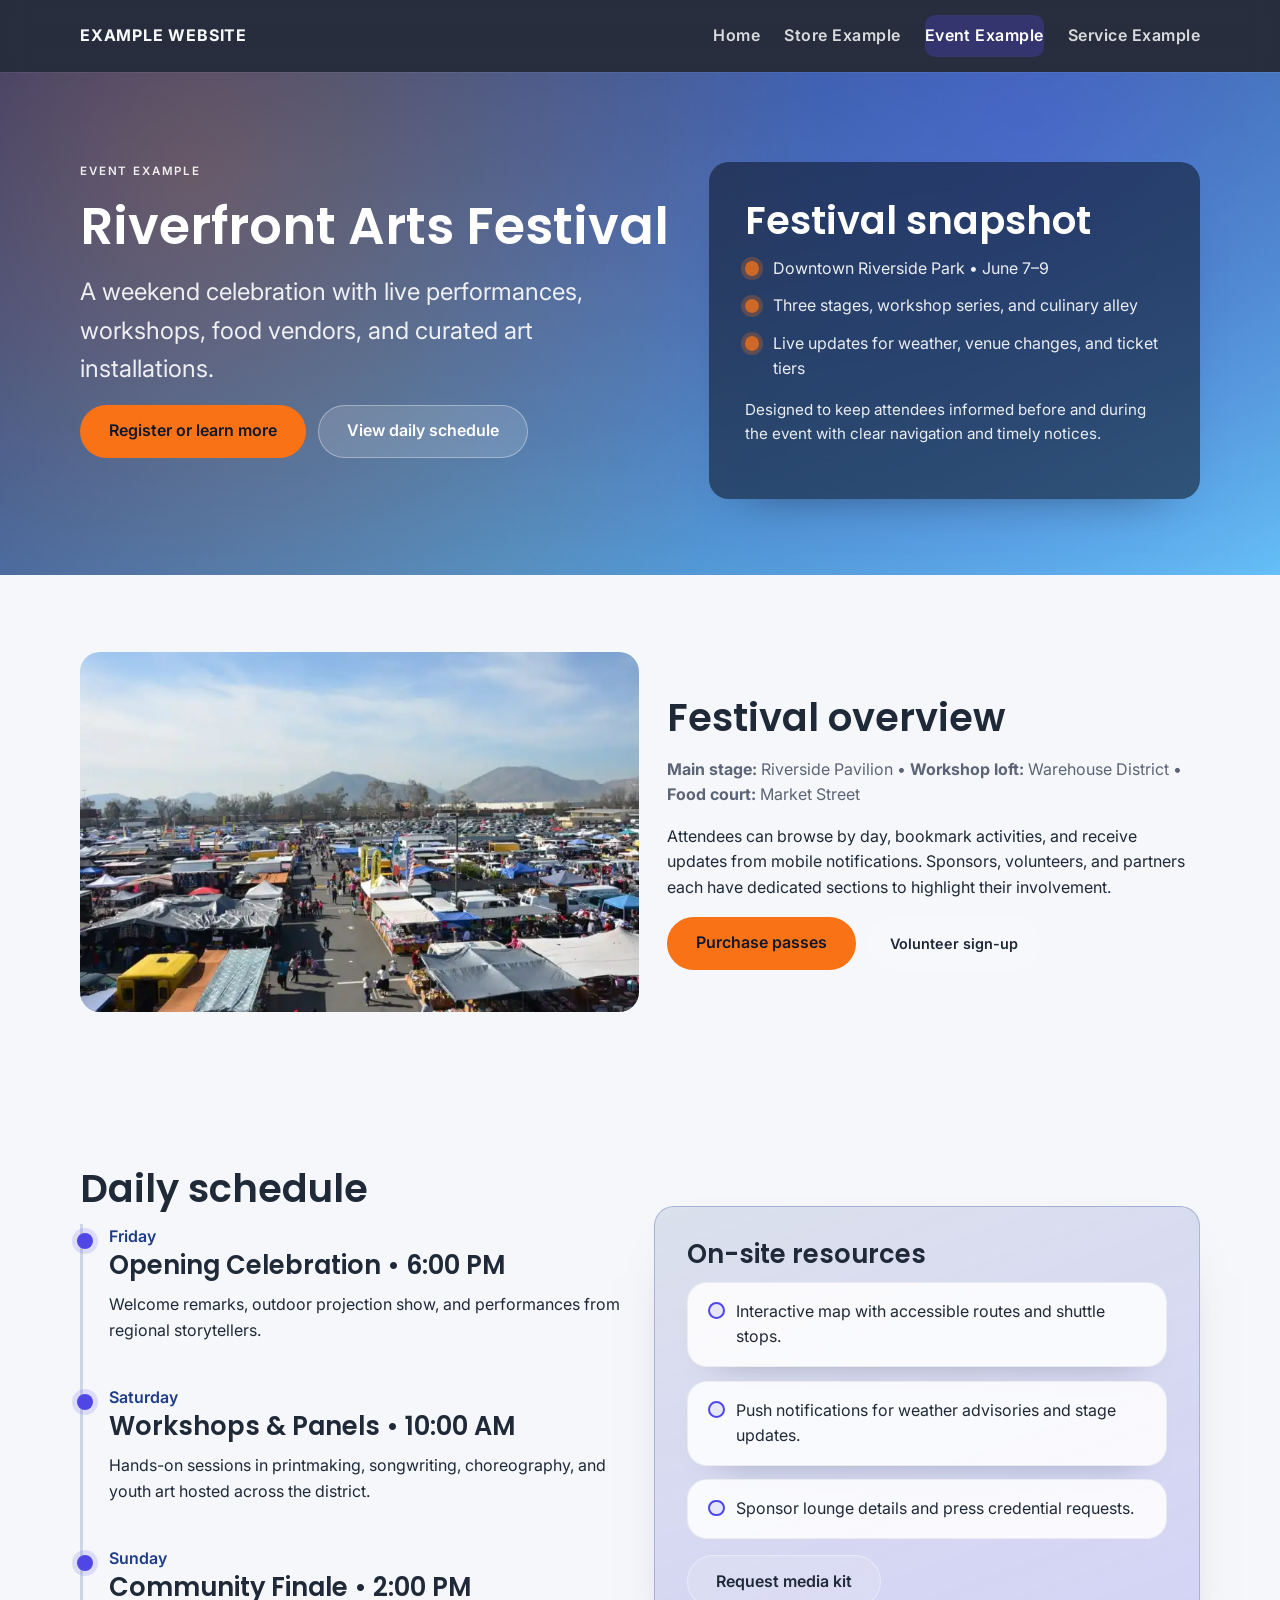
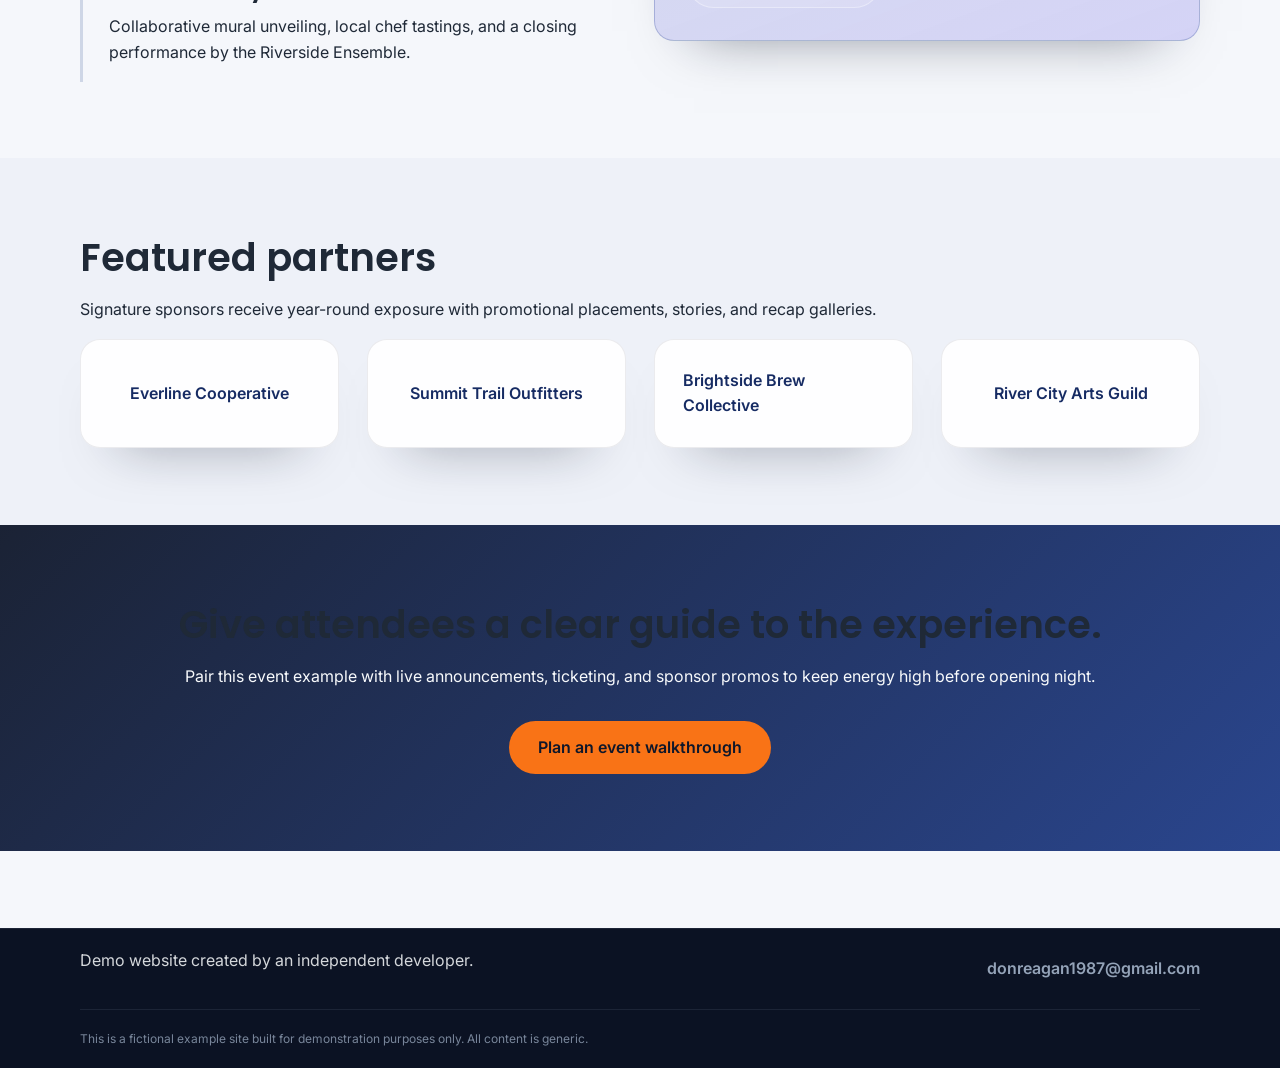
==== commit 75c3dee1: "various naming revisions and image use revisions." ====
--- a/event.html
+++ b/event.html
@@ -54,7 +54,7 @@
 
     <section class="section" data-animate="fade-up">
       <div class="container event-card">
-        <img src="https://picsum.photos/seed/festival/1200/600" alt="People enjoying an outdoor festival with lights at dusk">
+        <img src="/images/demo/swapmeet.webp" alt="Overview of a large gathering/festival">
         <div class="event-card-content flow">
           <h2>Festival overview</h2>
           <p class="event-meta"><strong>Main stage:</strong> Riverside Pavilion • <strong>Workshop loft:</strong> Warehouse District • <strong>Food court:</strong> Market Street</p>
